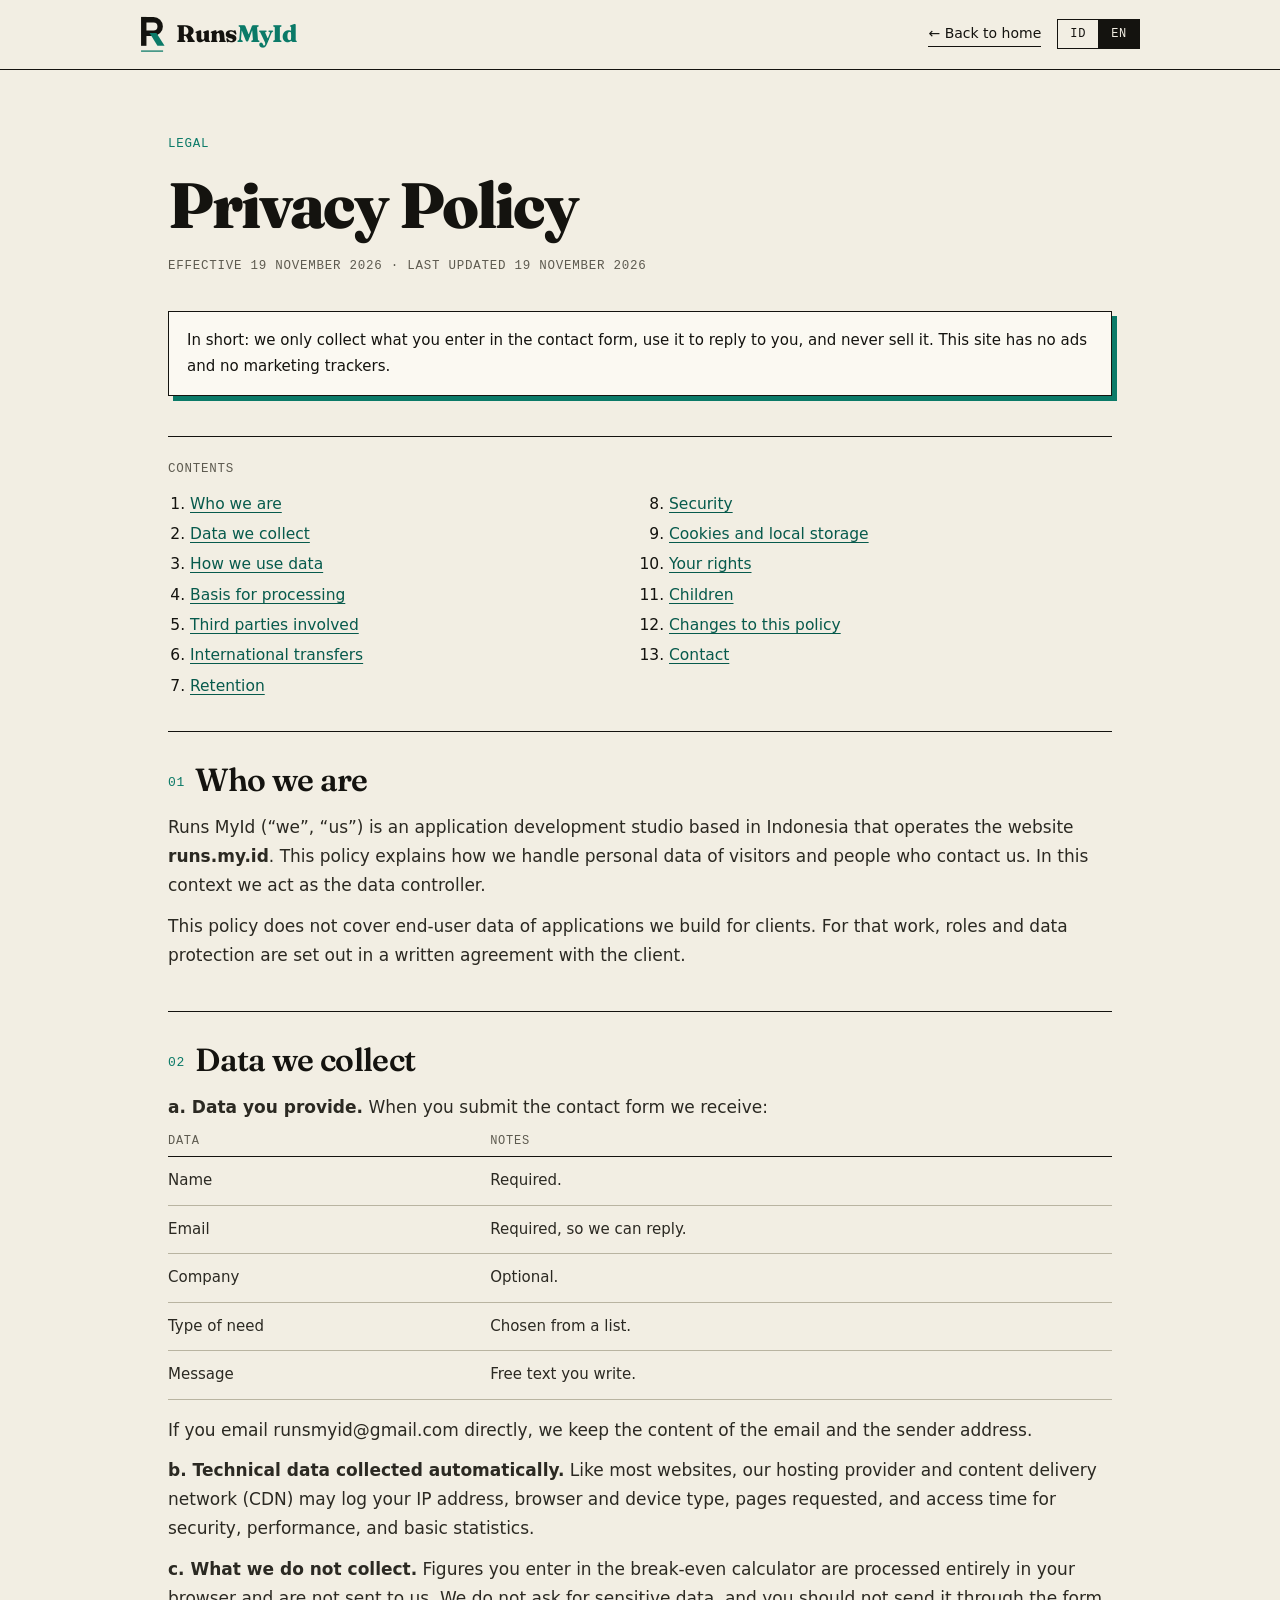
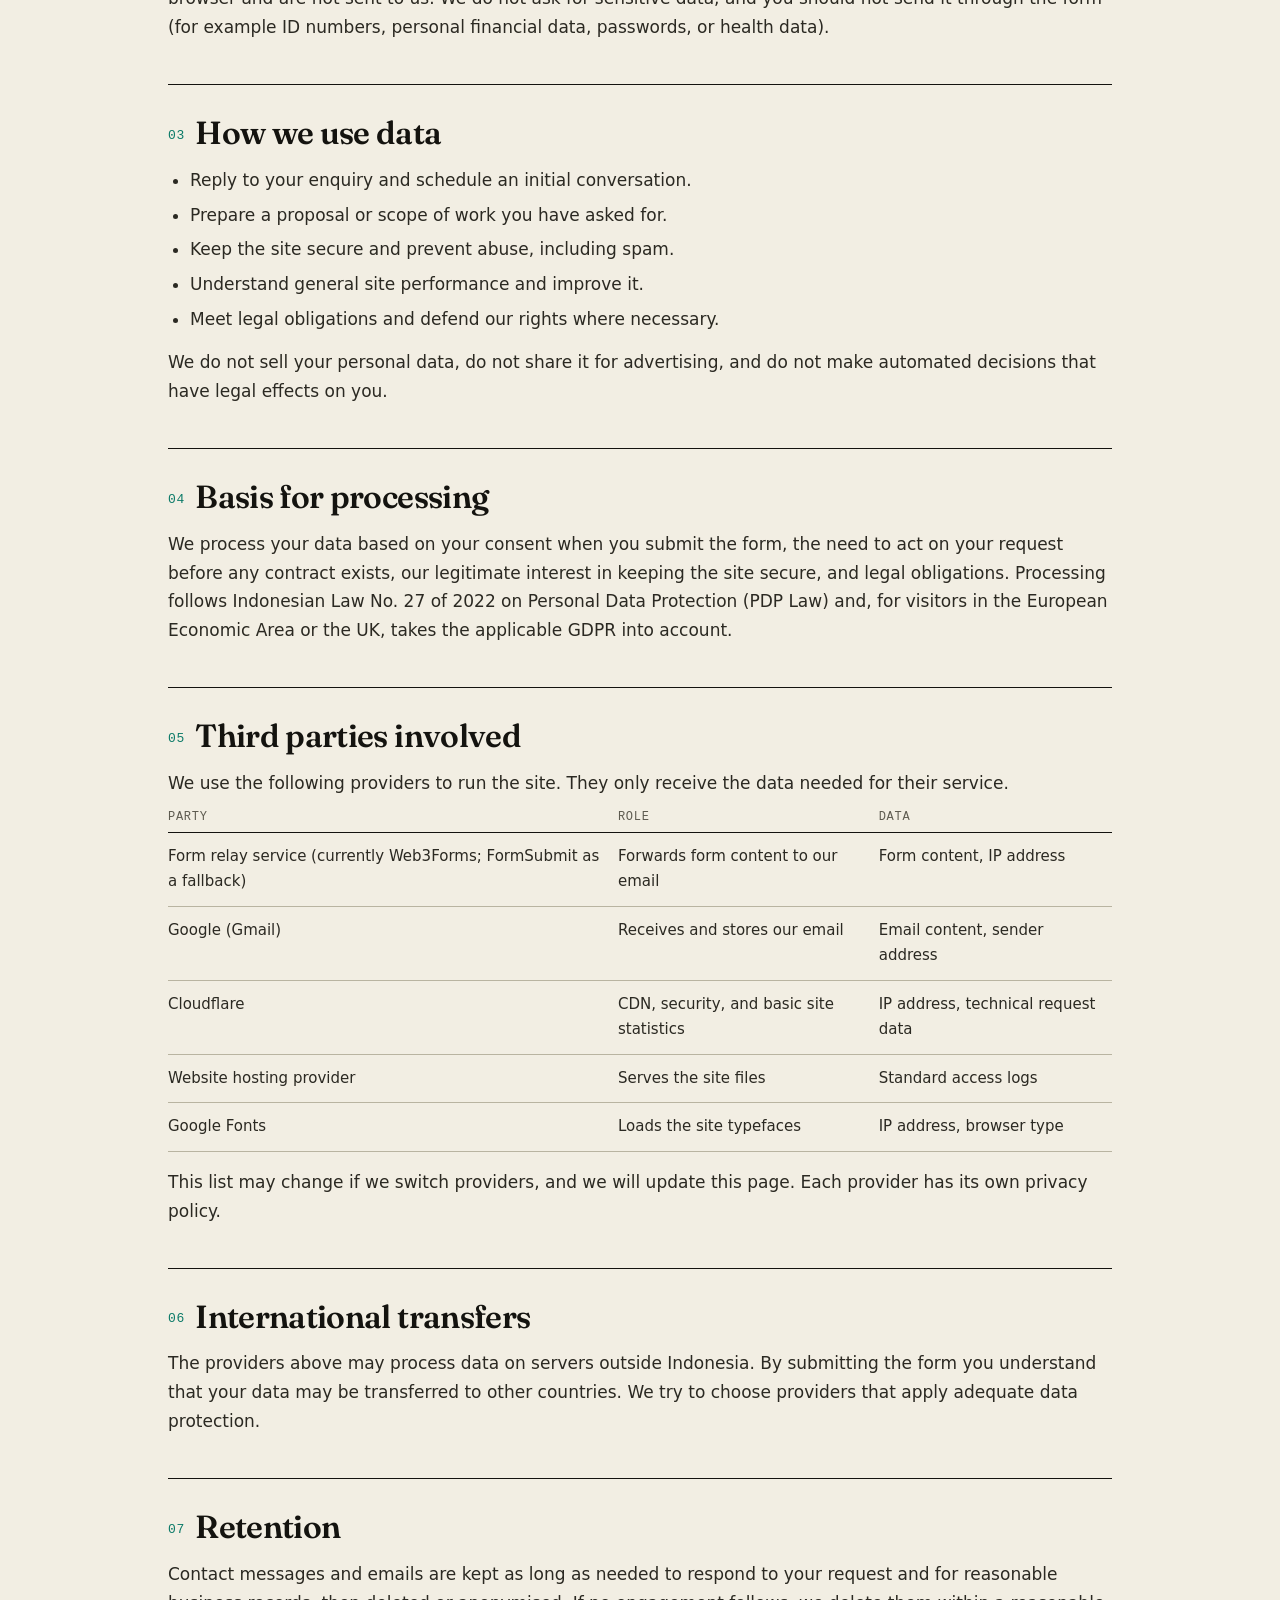
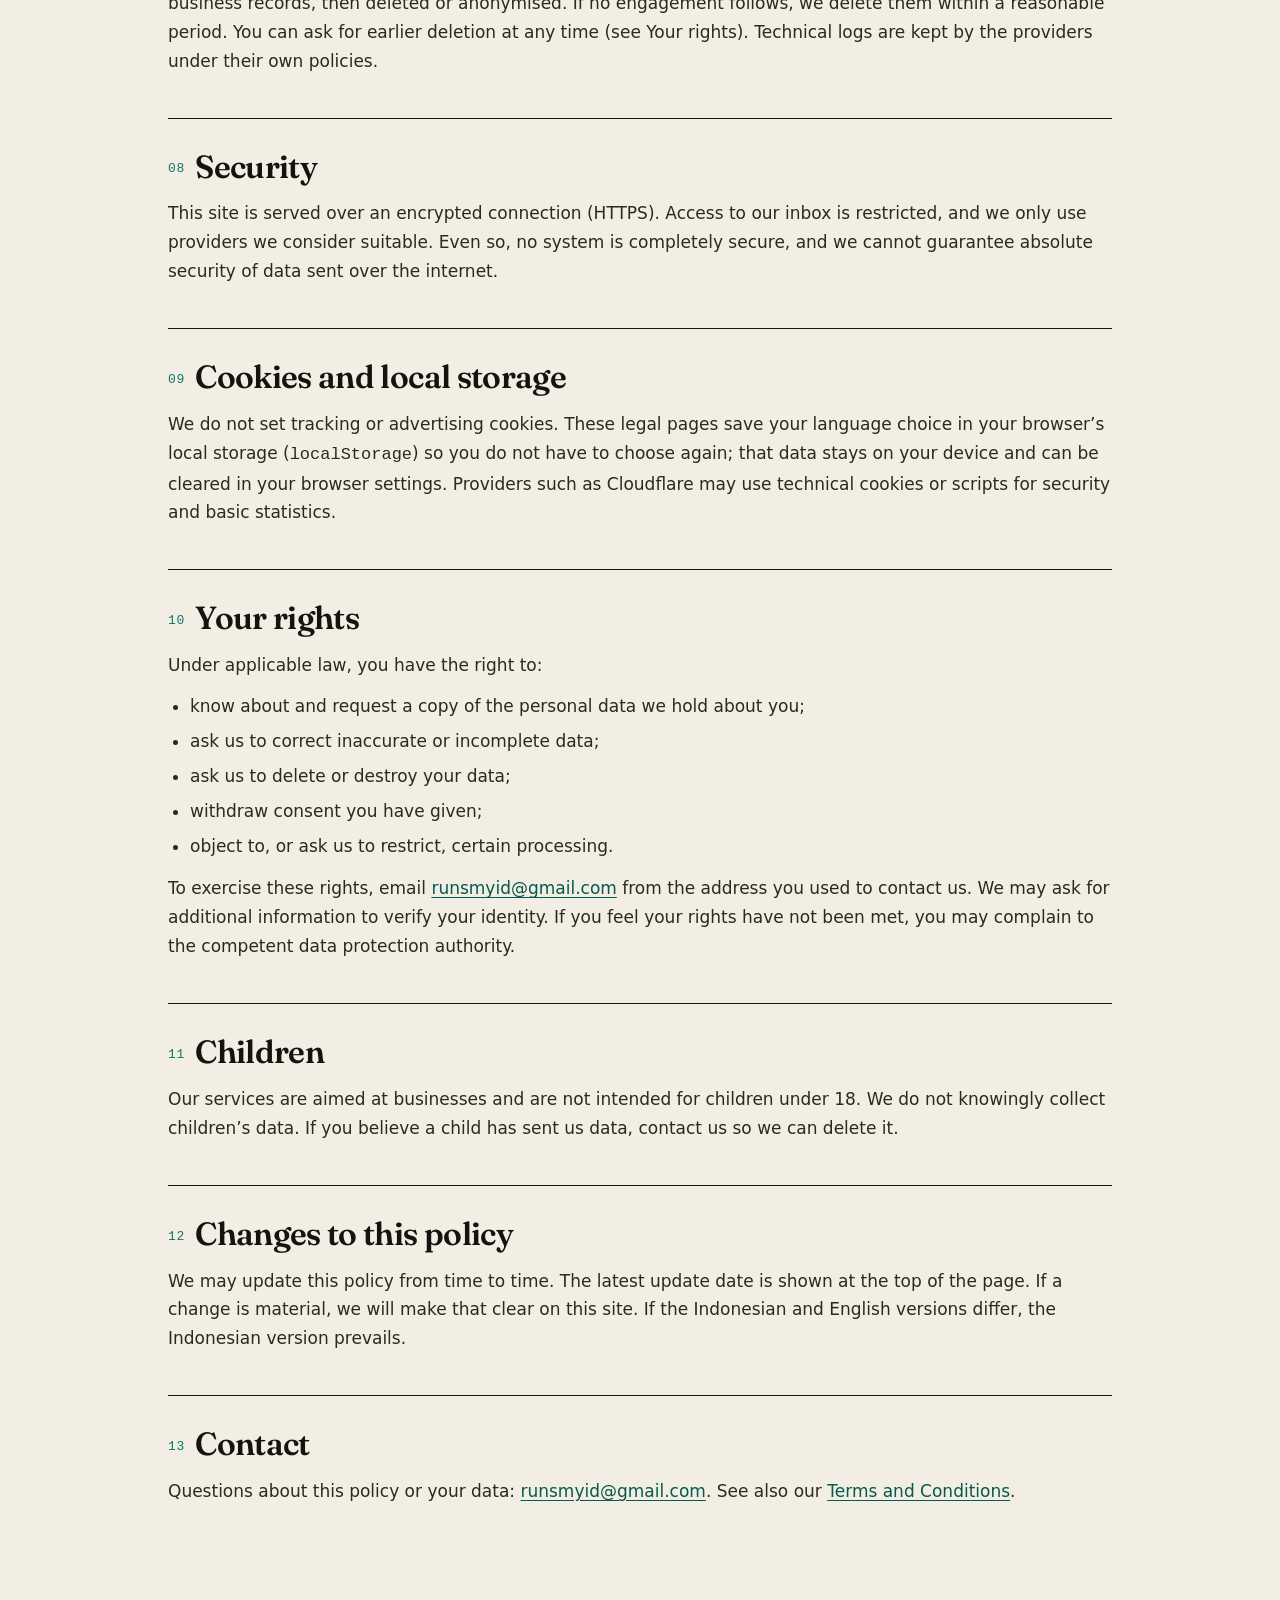
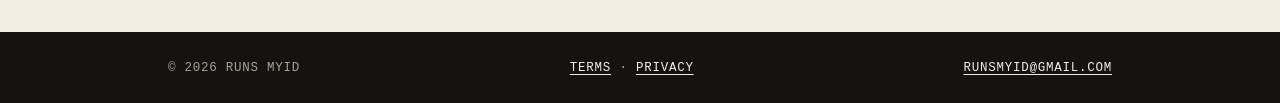
==== privacy.html @ 3a2b587c "first commit" ====
<!DOCTYPE html>
<html lang="id" data-lang="id">
<head>
<meta charset="utf-8">
<meta name="viewport" content="width=device-width, initial-scale=1">
<title data-id="Kebijakan Privasi — Runs MyId" data-en="Privacy Policy — Runs MyId">Kebijakan Privasi — Runs MyId</title>
<meta name="description" content="Kebijakan Privasi Runs MyId / Privacy Policy of Runs MyId: data apa yang kami kumpulkan, untuk apa, dan hak Anda / what data we collect, why, and your rights.">
<meta name="theme-color" content="#F2EEE3">
<link rel="icon" href="assets/icons/favicon.ico" sizes="any">
<link rel="icon" type="image/svg+xml" href="assets/icons/favicon.svg">
<link rel="apple-touch-icon" href="assets/icons/apple-touch-icon.png">
<link rel="alternate" hreflang="id" href="https://runs.my.id/privacy.html?lang=id">
<link rel="alternate" hreflang="en" href="https://runs.my.id/privacy.html?lang=en">
<link href="https://fonts.googleapis.com/css2?family=Fraunces:opsz,wght@9..144,600;9..144,800&display=swap" rel="stylesheet">
<link rel="stylesheet" href="assets/legal.css">
<script src="assets/legal.js"></script>
</head>
<body>

<header>
  <div class="w bar">
    <a class="brand" href="./"><img src="assets/logo/logo-transparent.svg" alt=""><span>Runs<i>MyId</i></span></a>
    <div class="tools">
      <a class="back" href="./"><span class="L" lang="id">← Kembali ke beranda</span><span class="L" lang="en">← Back to home</span></a>
      <div class="lang" role="group" aria-label="Language / Bahasa">
        <button type="button" data-set="id" aria-pressed="true">ID</button>
        <button type="button" data-set="en" aria-pressed="false">EN</button>
      </div>
    </div>
  </div>
</header>

<main>
<div class="w">
  <span class="eyebrow mono"><span class="L" lang="id">Dokumen hukum</span><span class="L" lang="en">Legal</span></span>
  <h1><span class="L" lang="id">Kebijakan Privasi</span><span class="L" lang="en">Privacy Policy</span></h1>
  <p class="meta mono"><span class="L" lang="id">Berlaku sejak 19 November 2026 · Diperbarui 19 November 2026</span><span class="L" lang="en">Effective 19 November 2026 · Last updated 19 November 2026</span></p>

  <div class="notice">
    <p class="L" lang="id">Ringkasnya: kami hanya mengumpulkan data yang Anda isi di formulir kontak, memakainya untuk membalas Anda, dan tidak menjualnya. Situs ini tidak memasang iklan atau pelacak pemasaran.</p>
    <p class="L" lang="en">In short: we only collect what you enter in the contact form, use it to reply to you, and never sell it. This site has no ads and no marketing trackers.</p>
  </div>

  <nav class="toc" aria-label="Contents">
    <p class="mono"><span class="L" lang="id">Isi</span><span class="L" lang="en">Contents</span></p>
    <ol class="L" lang="id">
      <li><a href="#p1">Siapa kami</a></li><li><a href="#p2">Data yang kami kumpulkan</a></li>
      <li><a href="#p3">Cara kami menggunakan data</a></li><li><a href="#p4">Dasar pemrosesan</a></li>
      <li><a href="#p5">Pihak ketiga yang terlibat</a></li><li><a href="#p6">Transfer data lintas negara</a></li>
      <li><a href="#p7">Lama penyimpanan</a></li><li><a href="#p8">Keamanan</a></li>
      <li><a href="#p9">Cookie dan penyimpanan lokal</a></li><li><a href="#p10">Hak Anda</a></li>
      <li><a href="#p11">Anak-anak</a></li><li><a href="#p12">Perubahan kebijakan</a></li><li><a href="#p13">Kontak</a></li>
    </ol>
    <ol class="L" lang="en">
      <li><a href="#p1">Who we are</a></li><li><a href="#p2">Data we collect</a></li>
      <li><a href="#p3">How we use data</a></li><li><a href="#p4">Basis for processing</a></li>
      <li><a href="#p5">Third parties involved</a></li><li><a href="#p6">International transfers</a></li>
      <li><a href="#p7">Retention</a></li><li><a href="#p8">Security</a></li>
      <li><a href="#p9">Cookies and local storage</a></li><li><a href="#p10">Your rights</a></li>
      <li><a href="#p11">Children</a></li><li><a href="#p12">Changes to this policy</a></li><li><a href="#p13">Contact</a></li>
    </ol>
  </nav>

  <section class="s" id="p1">
    <h2><span>01</span><span class="L" lang="id">Siapa kami</span><span class="L" lang="en">Who we are</span></h2>
    <div class="L" lang="id">
      <p>Runs MyId (“kami”) adalah studio pengembangan aplikasi yang berbasis di Indonesia dan mengelola situs <strong>runs.my.id</strong>. Kebijakan ini menjelaskan bagaimana kami menangani data pribadi pengunjung situs dan orang yang menghubungi kami. Dalam konteks ini kami bertindak sebagai pengendali data pribadi.</p>
      <p>Kebijakan ini tidak mencakup data pengguna aplikasi yang kami bangun untuk klien. Untuk pekerjaan tersebut, pembagian peran dan perlindungan data diatur dalam perjanjian kerja tertulis dengan klien.</p>
    </div>
    <div class="L" lang="en">
      <p>Runs MyId (“we”, “us”) is an application development studio based in Indonesia that operates the website <strong>runs.my.id</strong>. This policy explains how we handle personal data of visitors and people who contact us. In this context we act as the data controller.</p>
      <p>This policy does not cover end-user data of applications we build for clients. For that work, roles and data protection are set out in a written agreement with the client.</p>
    </div>
  </section>

  <section class="s" id="p2">
    <h2><span>02</span><span class="L" lang="id">Data yang kami kumpulkan</span><span class="L" lang="en">Data we collect</span></h2>
    <div class="L" lang="id">
      <p><strong>a. Data yang Anda berikan.</strong> Saat mengirim formulir kontak, kami menerima:</p>
      <table><thead><tr><th>Data</th><th>Keterangan</th></tr></thead><tbody>
        <tr><td>Nama</td><td>Wajib diisi.</td></tr>
        <tr><td>Email</td><td>Wajib diisi, untuk membalas Anda.</td></tr>
        <tr><td>Perusahaan</td><td>Opsional.</td></tr>
        <tr><td>Jenis kebutuhan</td><td>Pilihan dari daftar.</td></tr>
        <tr><td>Pesan</td><td>Teks bebas yang Anda tulis.</td></tr>
      </tbody></table>
      <p>Jika Anda menulis ke runsmyid@gmail.com secara langsung, kami menyimpan isi email dan alamat pengirim.</p>
      <p><strong>b. Data teknis otomatis.</strong> Seperti situs pada umumnya, penyedia hosting dan jaringan pengiriman konten (CDN) kami dapat mencatat alamat IP, jenis browser dan perangkat, halaman yang diakses, dan waktu akses untuk keperluan keamanan, performa, dan statistik dasar.</p>
      <p><strong>c. Yang tidak kami kumpulkan.</strong> Angka yang Anda isi di kalkulator titik impas diproses sepenuhnya di browser Anda dan tidak dikirim ke kami. Kami tidak meminta data sensitif, dan sebaiknya Anda tidak mengirimkannya lewat formulir (misalnya nomor identitas, data keuangan pribadi, kata sandi, atau data kesehatan).</p>
    </div>
    <div class="L" lang="en">
      <p><strong>a. Data you provide.</strong> When you submit the contact form we receive:</p>
      <table><thead><tr><th>Data</th><th>Notes</th></tr></thead><tbody>
        <tr><td>Name</td><td>Required.</td></tr>
        <tr><td>Email</td><td>Required, so we can reply.</td></tr>
        <tr><td>Company</td><td>Optional.</td></tr>
        <tr><td>Type of need</td><td>Chosen from a list.</td></tr>
        <tr><td>Message</td><td>Free text you write.</td></tr>
      </tbody></table>
      <p>If you email runsmyid@gmail.com directly, we keep the content of the email and the sender address.</p>
      <p><strong>b. Technical data collected automatically.</strong> Like most websites, our hosting provider and content delivery network (CDN) may log your IP address, browser and device type, pages requested, and access time for security, performance, and basic statistics.</p>
      <p><strong>c. What we do not collect.</strong> Figures you enter in the break-even calculator are processed entirely in your browser and are not sent to us. We do not ask for sensitive data, and you should not send it through the form (for example ID numbers, personal financial data, passwords, or health data).</p>
    </div>
  </section>

  <section class="s" id="p3">
    <h2><span>03</span><span class="L" lang="id">Cara kami menggunakan data</span><span class="L" lang="en">How we use data</span></h2>
    <div class="L" lang="id">
      <ul>
        <li>Membalas pertanyaan Anda dan menjadwalkan percakapan awal.</li>
        <li>Menyusun penawaran atau ruang lingkup pekerjaan yang Anda minta.</li>
        <li>Menjaga keamanan situs dan mencegah penyalahgunaan, termasuk spam.</li>
        <li>Memahami kinerja situs secara umum dan memperbaikinya.</li>
        <li>Memenuhi kewajiban hukum dan mempertahankan hak kami bila diperlukan.</li>
      </ul>
      <p>Kami tidak menjual data pribadi Anda, tidak membagikannya untuk periklanan, dan tidak melakukan pengambilan keputusan otomatis yang berdampak hukum terhadap Anda.</p>
    </div>
    <div class="L" lang="en">
      <ul>
        <li>Reply to your enquiry and schedule an initial conversation.</li>
        <li>Prepare a proposal or scope of work you have asked for.</li>
        <li>Keep the site secure and prevent abuse, including spam.</li>
        <li>Understand general site performance and improve it.</li>
        <li>Meet legal obligations and defend our rights where necessary.</li>
      </ul>
      <p>We do not sell your personal data, do not share it for advertising, and do not make automated decisions that have legal effects on you.</p>
    </div>
  </section>

  <section class="s" id="p4">
    <h2><span>04</span><span class="L" lang="id">Dasar pemrosesan</span><span class="L" lang="en">Basis for processing</span></h2>
    <div class="L" lang="id">
      <p>Kami memproses data Anda berdasarkan persetujuan Anda saat mengirim formulir, kebutuhan untuk menindaklanjuti permintaan Anda sebelum ada perjanjian, kepentingan sah kami dalam menjaga keamanan situs, dan kewajiban hukum. Pemrosesan dilakukan sesuai Undang-Undang Nomor 27 Tahun 2022 tentang Pelindungan Data Pribadi (UU PDP) dan, bagi pengunjung di Wilayah Ekonomi Eropa atau Inggris, dengan memperhatikan GDPR yang berlaku.</p>
    </div>
    <div class="L" lang="en">
      <p>We process your data based on your consent when you submit the form, the need to act on your request before any contract exists, our legitimate interest in keeping the site secure, and legal obligations. Processing follows Indonesian Law No. 27 of 2022 on Personal Data Protection (PDP Law) and, for visitors in the European Economic Area or the UK, takes the applicable GDPR into account.</p>
    </div>
  </section>

  <section class="s" id="p5">
    <h2><span>05</span><span class="L" lang="id">Pihak ketiga yang terlibat</span><span class="L" lang="en">Third parties involved</span></h2>
    <div class="L" lang="id">
      <p>Kami memakai penyedia layanan berikut untuk menjalankan situs. Mereka hanya menerima data yang diperlukan untuk layanannya.</p>
      <table><thead><tr><th>Pihak</th><th>Peran</th><th>Data</th></tr></thead><tbody>
        <tr><td>Layanan penerus formulir (saat ini Web3Forms; FormSubmit sebagai cadangan)</td><td>Meneruskan isi formulir ke email kami</td><td>Isi formulir, alamat IP</td></tr>
        <tr><td>Google (Gmail)</td><td>Menerima dan menyimpan email kami</td><td>Isi email, alamat pengirim</td></tr>
        <tr><td>Cloudflare</td><td>CDN, keamanan, dan statistik dasar situs</td><td>Alamat IP, data teknis permintaan</td></tr>
        <tr><td>Penyedia hosting situs</td><td>Menyajikan berkas situs</td><td>Log akses standar</td></tr>
        <tr><td>Google Fonts</td><td>Memuat huruf situs</td><td>Alamat IP, jenis browser</td></tr>
      </tbody></table>
      <p>Daftar ini dapat berubah jika kami mengganti penyedia layanan, dan akan kami perbarui di halaman ini. Setiap penyedia memiliki kebijakan privasinya sendiri.</p>
    </div>
    <div class="L" lang="en">
      <p>We use the following providers to run the site. They only receive the data needed for their service.</p>
      <table><thead><tr><th>Party</th><th>Role</th><th>Data</th></tr></thead><tbody>
        <tr><td>Form relay service (currently Web3Forms; FormSubmit as a fallback)</td><td>Forwards form content to our email</td><td>Form content, IP address</td></tr>
        <tr><td>Google (Gmail)</td><td>Receives and stores our email</td><td>Email content, sender address</td></tr>
        <tr><td>Cloudflare</td><td>CDN, security, and basic site statistics</td><td>IP address, technical request data</td></tr>
        <tr><td>Website hosting provider</td><td>Serves the site files</td><td>Standard access logs</td></tr>
        <tr><td>Google Fonts</td><td>Loads the site typefaces</td><td>IP address, browser type</td></tr>
      </tbody></table>
      <p>This list may change if we switch providers, and we will update this page. Each provider has its own privacy policy.</p>
    </div>
  </section>

  <section class="s" id="p6">
    <h2><span>06</span><span class="L" lang="id">Transfer data lintas negara</span><span class="L" lang="en">International transfers</span></h2>
    <div class="L" lang="id">
      <p>Penyedia layanan di atas dapat memproses data di server di luar Indonesia. Dengan mengirim formulir, Anda memahami bahwa data Anda dapat dipindahkan ke negara lain. Kami berupaya memilih penyedia yang menerapkan perlindungan data yang memadai.</p>
    </div>
    <div class="L" lang="en">
      <p>The providers above may process data on servers outside Indonesia. By submitting the form you understand that your data may be transferred to other countries. We try to choose providers that apply adequate data protection.</p>
    </div>
  </section>

  <section class="s" id="p7">
    <h2><span>07</span><span class="L" lang="id">Lama penyimpanan</span><span class="L" lang="en">Retention</span></h2>
    <div class="L" lang="id">
      <p>Pesan dan email kontak disimpan selama diperlukan untuk menanggapi permintaan Anda dan untuk catatan bisnis yang wajar, lalu dihapus atau dianonimkan. Jika tidak ada kelanjutan kerja sama, kami menghapusnya dalam jangka waktu yang wajar. Anda dapat meminta penghapusan lebih awal kapan saja (lihat bagian Hak Anda). Log teknis disimpan oleh penyedia layanan menurut kebijakan masing-masing.</p>
    </div>
    <div class="L" lang="en">
      <p>Contact messages and emails are kept as long as needed to respond to your request and for reasonable business records, then deleted or anonymised. If no engagement follows, we delete them within a reasonable period. You can ask for earlier deletion at any time (see Your rights). Technical logs are kept by the providers under their own policies.</p>
    </div>
  </section>

  <section class="s" id="p8">
    <h2><span>08</span><span class="L" lang="id">Keamanan</span><span class="L" lang="en">Security</span></h2>
    <div class="L" lang="id">
      <p>Situs ini diakses melalui koneksi terenkripsi (HTTPS). Akses ke kotak masuk kami dibatasi, dan kami hanya memakai penyedia yang kami anggap layak. Meski begitu, tidak ada sistem yang sepenuhnya aman, dan kami tidak dapat menjamin keamanan mutlak atas data yang dikirim melalui internet.</p>
    </div>
    <div class="L" lang="en">
      <p>This site is served over an encrypted connection (HTTPS). Access to our inbox is restricted, and we only use providers we consider suitable. Even so, no system is completely secure, and we cannot guarantee absolute security of data sent over the internet.</p>
    </div>
  </section>

  <section class="s" id="p9">
    <h2><span>09</span><span class="L" lang="id">Cookie dan penyimpanan lokal</span><span class="L" lang="en">Cookies and local storage</span></h2>
    <div class="L" lang="id">
      <p>Kami tidak memasang cookie pelacak atau periklanan. Halaman hukum ini menyimpan pilihan bahasa Anda di penyimpanan lokal browser (<code>localStorage</code>) agar tidak perlu memilih ulang; data itu tetap di perangkat Anda dan dapat dihapus lewat pengaturan browser. Penyedia seperti Cloudflare dapat memakai cookie atau skrip teknis untuk keamanan dan statistik dasar.</p>
    </div>
    <div class="L" lang="en">
      <p>We do not set tracking or advertising cookies. These legal pages save your language choice in your browser’s local storage (<code>localStorage</code>) so you do not have to choose again; that data stays on your device and can be cleared in your browser settings. Providers such as Cloudflare may use technical cookies or scripts for security and basic statistics.</p>
    </div>
  </section>

  <section class="s" id="p10">
    <h2><span>10</span><span class="L" lang="id">Hak Anda</span><span class="L" lang="en">Your rights</span></h2>
    <div class="L" lang="id">
      <p>Sesuai hukum yang berlaku, Anda berhak untuk:</p>
      <ul>
        <li>mengetahui dan meminta salinan data pribadi Anda yang kami simpan;</li>
        <li>meminta perbaikan data yang tidak akurat atau tidak lengkap;</li>
        <li>meminta penghapusan atau pemusnahan data Anda;</li>
        <li>menarik persetujuan yang pernah Anda berikan;</li>
        <li>mengajukan keberatan atau meminta pembatasan pemrosesan tertentu.</li>
      </ul>
      <p>Untuk menggunakan hak ini, kirim email ke <a href="mailto:runsmyid@gmail.com">runsmyid@gmail.com</a> dari alamat yang Anda gunakan saat menghubungi kami. Kami dapat meminta informasi tambahan untuk memastikan identitas Anda. Jika merasa hak Anda tidak dipenuhi, Anda dapat mengajukan pengaduan ke otoritas pelindungan data yang berwenang.</p>
    </div>
    <div class="L" lang="en">
      <p>Under applicable law, you have the right to:</p>
      <ul>
        <li>know about and request a copy of the personal data we hold about you;</li>
        <li>ask us to correct inaccurate or incomplete data;</li>
        <li>ask us to delete or destroy your data;</li>
        <li>withdraw consent you have given;</li>
        <li>object to, or ask us to restrict, certain processing.</li>
      </ul>
      <p>To exercise these rights, email <a href="mailto:runsmyid@gmail.com">runsmyid@gmail.com</a> from the address you used to contact us. We may ask for additional information to verify your identity. If you feel your rights have not been met, you may complain to the competent data protection authority.</p>
    </div>
  </section>

  <section class="s" id="p11">
    <h2><span>11</span><span class="L" lang="id">Anak-anak</span><span class="L" lang="en">Children</span></h2>
    <div class="L" lang="id">
      <p>Layanan kami ditujukan untuk pelaku bisnis dan tidak diperuntukkan bagi anak di bawah 18 tahun. Kami tidak dengan sengaja mengumpulkan data anak. Jika Anda yakin seorang anak telah mengirim data kepada kami, hubungi kami agar data itu dihapus.</p>
    </div>
    <div class="L" lang="en">
      <p>Our services are aimed at businesses and are not intended for children under 18. We do not knowingly collect children’s data. If you believe a child has sent us data, contact us so we can delete it.</p>
    </div>
  </section>

  <section class="s" id="p12">
    <h2><span>12</span><span class="L" lang="id">Perubahan kebijakan</span><span class="L" lang="en">Changes to this policy</span></h2>
    <div class="L" lang="id">
      <p>Kami dapat memperbarui kebijakan ini dari waktu ke waktu. Tanggal pembaruan terbaru tercantum di bagian atas halaman. Jika perubahannya material, kami akan menandainya dengan jelas di situs ini. Bila terjadi perbedaan antara versi bahasa Indonesia dan Inggris, versi bahasa Indonesia yang berlaku.</p>
    </div>
    <div class="L" lang="en">
      <p>We may update this policy from time to time. The latest update date is shown at the top of the page. If a change is material, we will make that clear on this site. If the Indonesian and English versions differ, the Indonesian version prevails.</p>
    </div>
  </section>

  <section class="s" id="p13">
    <h2><span>13</span><span class="L" lang="id">Kontak</span><span class="L" lang="en">Contact</span></h2>
    <div class="L" lang="id"><p>Pertanyaan tentang kebijakan ini atau data Anda: <a href="mailto:runsmyid@gmail.com">runsmyid@gmail.com</a>. Lihat juga <a href="terms.html">Syarat dan Ketentuan</a>.</p></div>
    <div class="L" lang="en"><p>Questions about this policy or your data: <a href="mailto:runsmyid@gmail.com">runsmyid@gmail.com</a>. See also our <a href="terms.html">Terms and Conditions</a>.</p></div>
  </section>
</div>
</main>

<footer>
  <div class="w mono">
    <span>© <span id="yr"></span> Runs MyId</span>
    <span><a href="terms.html"><span class="L" lang="id">Syarat</span><span class="L" lang="en">Terms</span></a> · <a href="privacy.html"><span class="L" lang="id">Privasi</span><span class="L" lang="en">Privacy</span></a></span>
    <a href="mailto:runsmyid@gmail.com">runsmyid@gmail.com</a>
  </div>
</footer>
</body>
</html>
---- assets/legal.css ----
:root{
  --paper:#F2EEE3;--paper2:#E9E4D5;--ink:#14130F;--mute:#5E5B50;--teal:#0B7A68;--teal-d:#075A4C;
  --serif:"Fraunces",Georgia,"Times New Roman",serif;
  --mono:"IBM Plex Mono",ui-monospace,SFMono-Regular,Menlo,Consolas,monospace;
  --sans:system-ui,-apple-system,"Segoe UI",Roboto,Arial,sans-serif;
}
*{box-sizing:border-box;margin:0;padding:0}
html{scroll-behavior:smooth;scroll-padding-top:90px}
body{background:var(--paper);color:var(--ink);font-family:var(--sans);font-size:17px;line-height:1.7;-webkit-font-smoothing:antialiased}
a{color:var(--teal-d);text-underline-offset:3px}
a:hover{color:var(--ink)}
::selection{background:var(--teal);color:var(--paper)}
:focus-visible{outline:3px solid var(--teal);outline-offset:3px}
.w{max-width:1000px;margin:0 auto;padding:0 28px}
.mono{font-family:var(--mono);font-size:12.5px;letter-spacing:.06em;text-transform:uppercase}

/* language: hide the inactive language */
html[data-lang="id"] [lang="en"].L,html[data-lang="en"] [lang="id"].L{display:none!important}

header{position:sticky;top:0;z-index:20;background:var(--paper);border-bottom:1.5px solid var(--ink)}
.bar{display:flex;align-items:center;justify-content:space-between;gap:16px;padding:14px 0}
.brand{display:flex;align-items:center;gap:10px;text-decoration:none;color:var(--ink);font-family:var(--serif);font-weight:800;font-size:24px;letter-spacing:-.03em}
.brand img{height:38px;width:auto}
.brand i{font-style:normal;color:var(--teal)}
.tools{display:flex;align-items:center;gap:16px;flex-wrap:wrap;justify-content:flex-end}
.tools a.back{font-size:14px;color:var(--ink);text-decoration:none;border-bottom:1px solid var(--ink)}
.lang{display:flex;border:1.5px solid var(--ink)}
.lang button{font:500 12px var(--mono);letter-spacing:.06em;padding:7px 12px;border:0;background:transparent;color:var(--ink);cursor:pointer}
.lang button[aria-pressed="true"]{background:var(--ink);color:var(--paper)}
.lang button+button{border-left:1.5px solid var(--ink)}

main{padding:64px 0 84px}
.eyebrow{color:var(--teal);margin-bottom:16px;display:block}
h1{font-family:var(--serif);font-weight:800;font-size:clamp(38px,6vw,64px);line-height:1.05;letter-spacing:-.03em;margin-bottom:18px}
.meta{color:var(--mute);margin-bottom:34px}
.notice{border:1.5px solid var(--ink);background:#FBF9F2;padding:16px 18px;font-size:15px;margin-bottom:40px;box-shadow:5px 5px 0 var(--teal)}
nav.toc{border-top:1.5px solid var(--ink);padding:22px 0 26px;margin-bottom:6px}
nav.toc p{margin-bottom:10px;color:var(--mute)}
nav.toc ol{columns:2;column-gap:36px;padding-left:22px;font-size:15.5px}
nav.toc li{break-inside:avoid;margin-bottom:4px}
section.s{padding:30px 0;border-top:1px solid var(--ink)}
section.s h2{font-family:var(--serif);font-weight:600;font-size:clamp(24px,3.2vw,32px);line-height:1.15;letter-spacing:-.02em;margin-bottom:14px}
section.s h2>span:first-child{font-family:var(--mono);font-size:13px;color:var(--teal);margin-right:10px;font-weight:500;letter-spacing:.06em;vertical-align:middle}
section.s p{margin-bottom:12px;color:#2B2922}
section.s ul{margin:6px 0 14px 22px;color:#2B2922}
section.s li{margin-bottom:6px}
table{width:100%;border-collapse:collapse;margin:10px 0 16px;font-size:15px}
th{font:500 12px var(--mono);letter-spacing:.06em;text-transform:uppercase;text-align:left;color:var(--mute);padding:0 12px 8px 0;border-bottom:1.5px solid var(--ink)}
td{padding:11px 12px 11px 0;border-bottom:1px solid #b9b4a1;vertical-align:top;color:#2B2922}

footer{background:var(--ink);color:#a8a493;padding:26px 0}
footer .w{display:flex;justify-content:space-between;gap:14px;flex-wrap:wrap}
footer a{color:var(--paper)}

@media(max-width:700px){
  nav.toc ol{columns:1}
  .w{padding:0 20px}
  .brand{font-size:21px}.brand img{height:32px}
  main{padding:44px 0 64px}
  table,thead,tbody,tr,td{display:block}thead{display:none}
  tr{padding:10px 0;border-bottom:1px solid #b9b4a1}td{border:0;padding:2px 0}
}
@media print{header,.lang,footer{display:none}body{background:#fff}}
@media(prefers-reduced-motion:reduce){html{scroll-behavior:auto}}
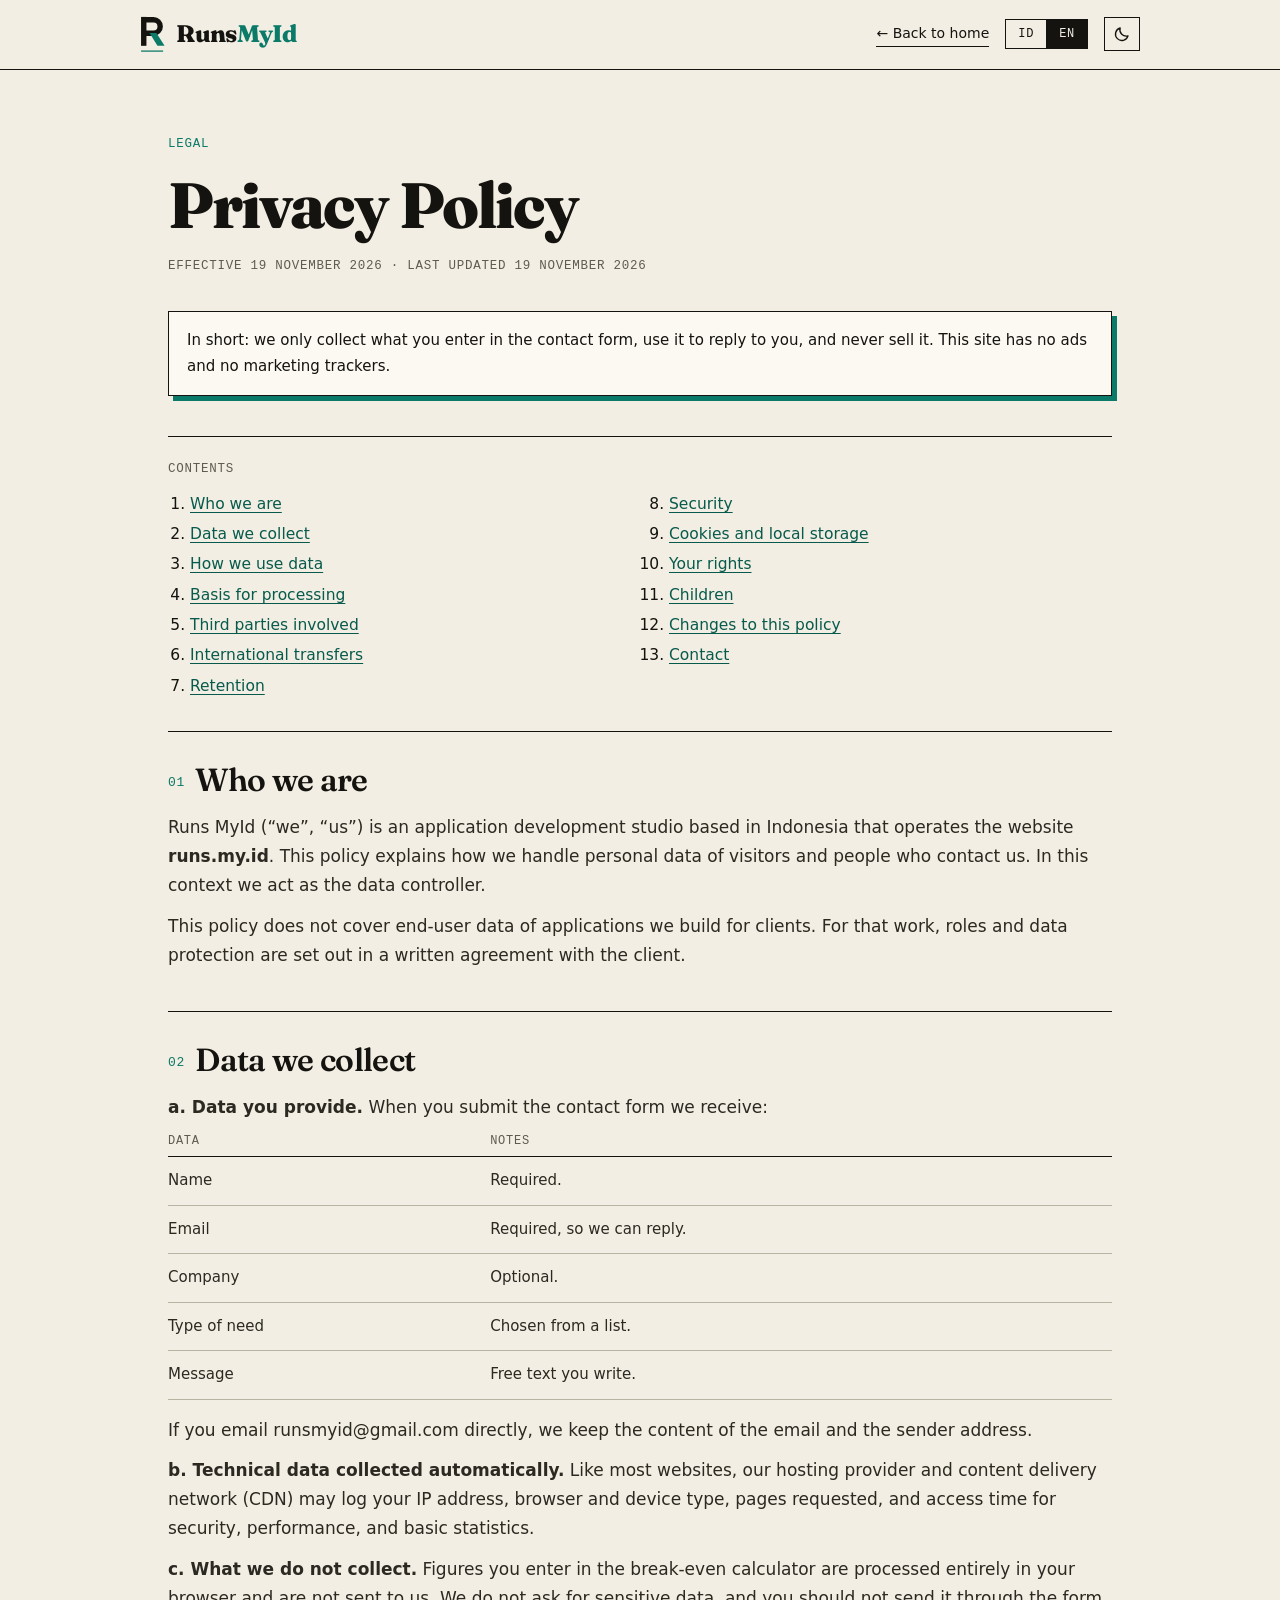
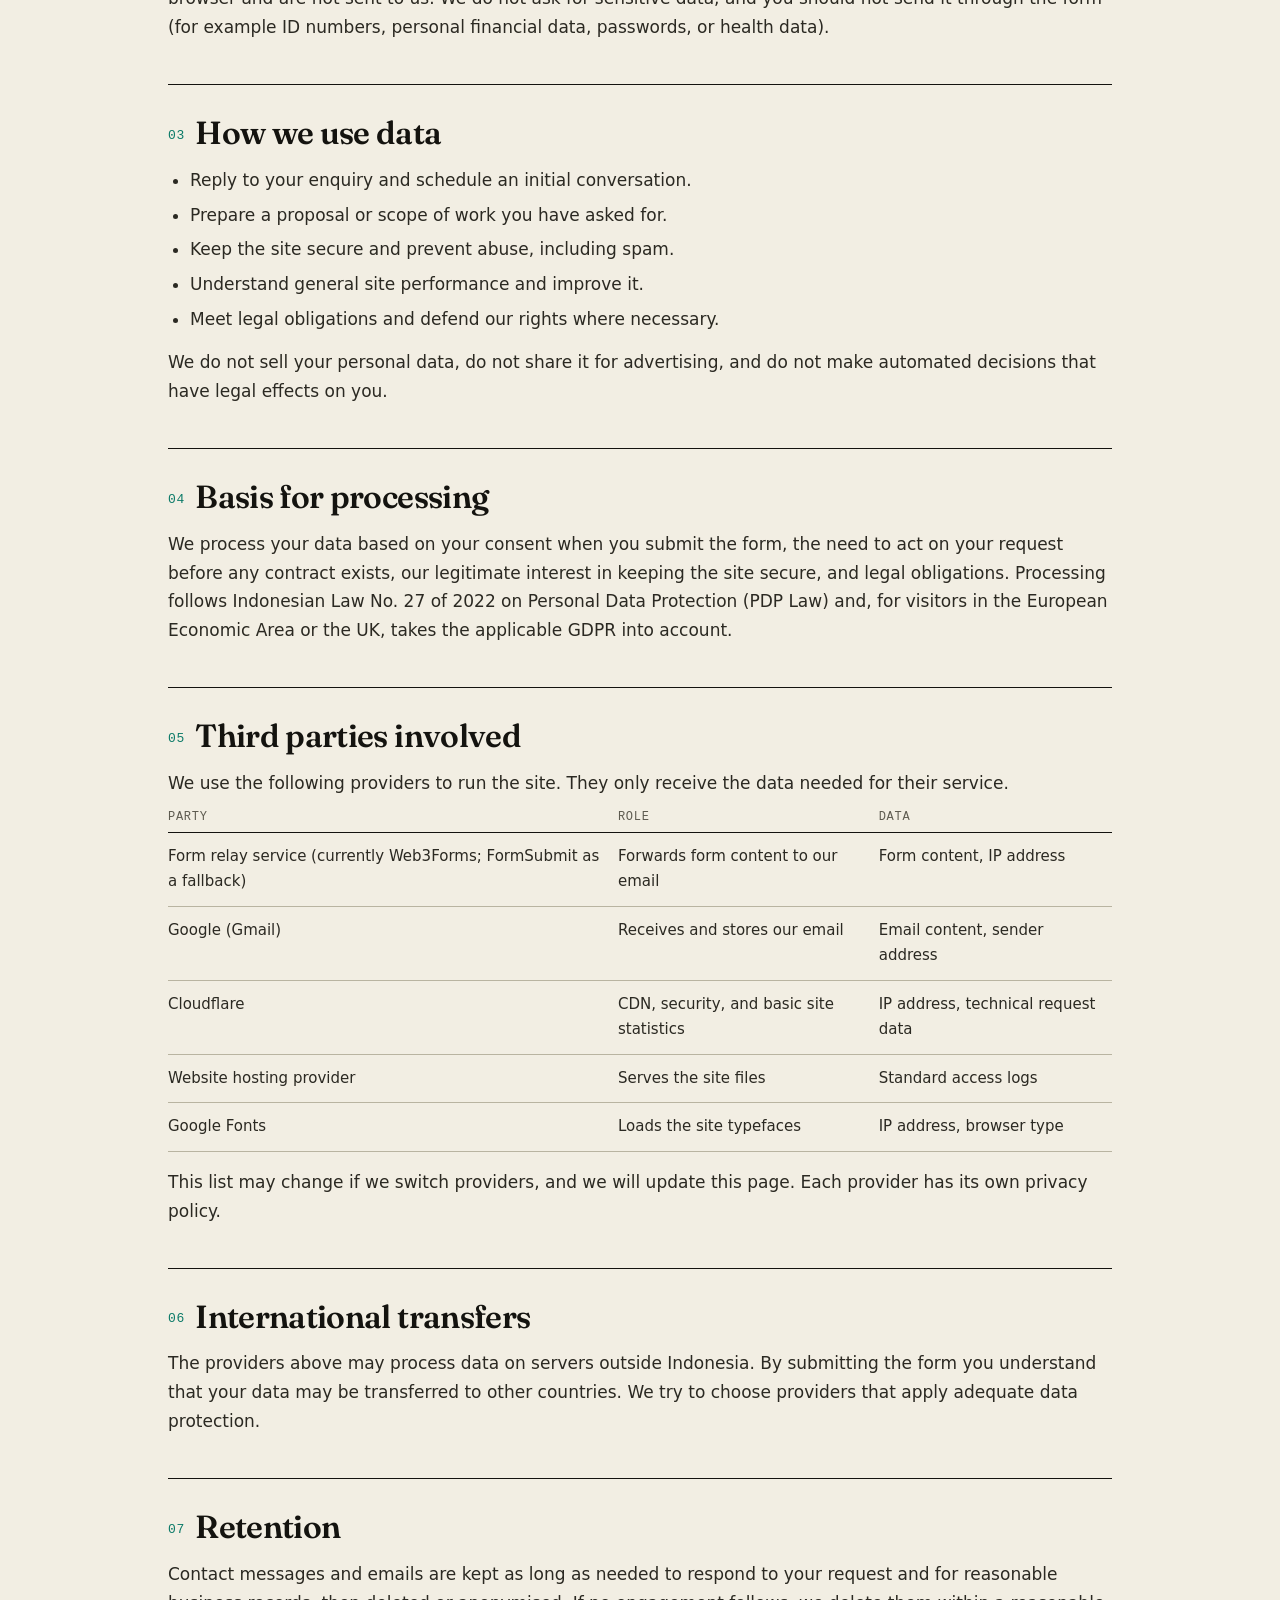
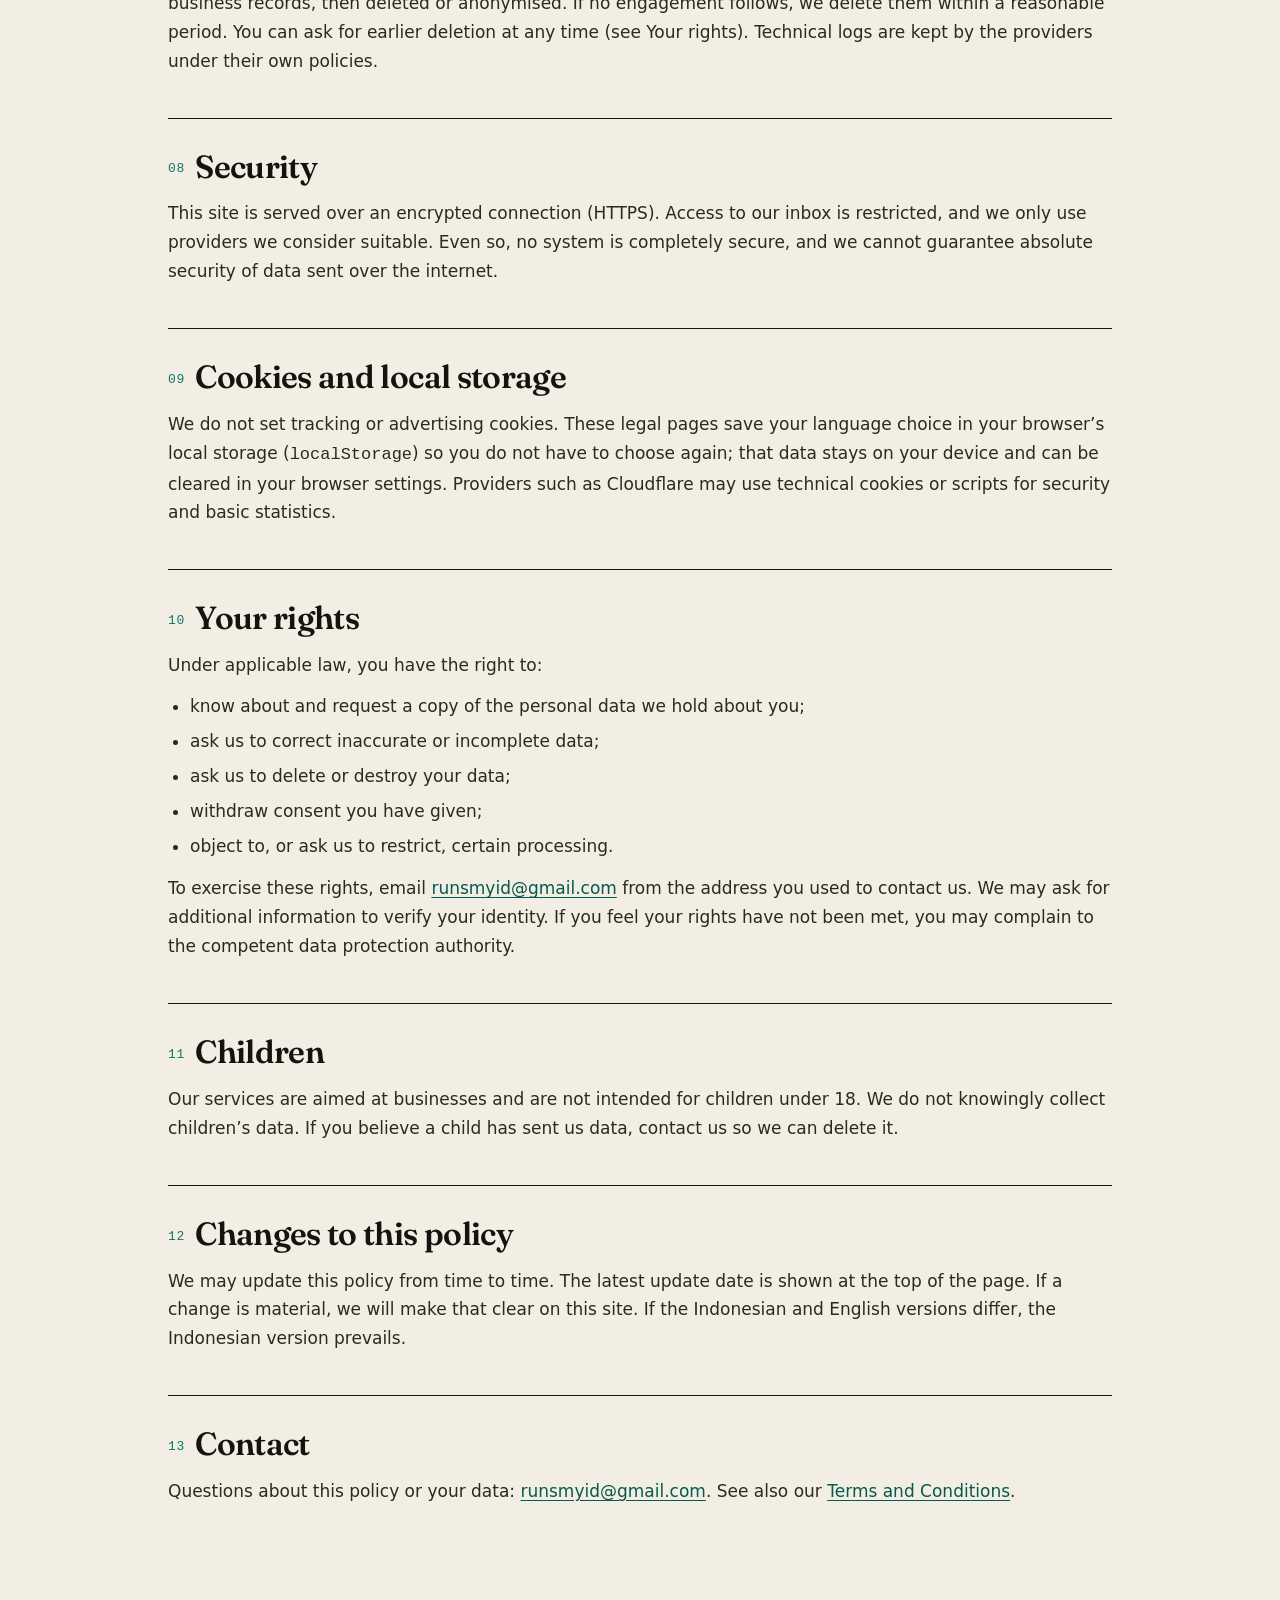
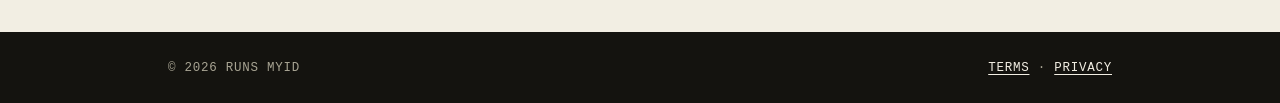
==== commit 6f3f98a2: "update language" ====
--- a/privacy.html
+++ b/privacy.html
@@ -261,7 +261,7 @@
   <div class="w mono">
     <span>© <span id="yr"></span> Runs MyId</span>
     <span><a href="terms.html"><span class="L" lang="id">Syarat</span><span class="L" lang="en">Terms</span></a> · <a href="privacy.html"><span class="L" lang="id">Privasi</span><span class="L" lang="en">Privacy</span></a></span>
-    <a href="mailto:runsmyid@gmail.com">runsmyid@gmail.com</a>
+    
   </div>
 </footer>
 </body>
--- a/assets/legal.css
+++ b/assets/legal.css
@@ -1,4 +1,5 @@
 :root{
+  --card:#FBF9F2;--text2:#2B2922;--line2:#b9b4a1;
   --paper:#F2EEE3;--paper2:#E9E4D5;--ink:#14130F;--mute:#5E5B50;--teal:#0B7A68;--teal-d:#075A4C;
   --serif:"Fraunces",Georgia,"Times New Roman",serif;
   --mono:"IBM Plex Mono",ui-monospace,SFMono-Regular,Menlo,Consolas,monospace;
@@ -33,7 +34,7 @@
 .eyebrow{color:var(--teal);margin-bottom:16px;display:block}
 h1{font-family:var(--serif);font-weight:800;font-size:clamp(38px,6vw,64px);line-height:1.05;letter-spacing:-.03em;margin-bottom:18px}
 .meta{color:var(--mute);margin-bottom:34px}
-.notice{border:1.5px solid var(--ink);background:#FBF9F2;padding:16px 18px;font-size:15px;margin-bottom:40px;box-shadow:5px 5px 0 var(--teal)}
+.notice{border:1.5px solid var(--ink);background:var(--card);padding:16px 18px;font-size:15px;margin-bottom:40px;box-shadow:5px 5px 0 var(--teal)}
 nav.toc{border-top:1.5px solid var(--ink);padding:22px 0 26px;margin-bottom:6px}
 nav.toc p{margin-bottom:10px;color:var(--mute)}
 nav.toc ol{columns:2;column-gap:36px;padding-left:22px;font-size:15.5px}
@@ -41,12 +42,12 @@
 section.s{padding:30px 0;border-top:1px solid var(--ink)}
 section.s h2{font-family:var(--serif);font-weight:600;font-size:clamp(24px,3.2vw,32px);line-height:1.15;letter-spacing:-.02em;margin-bottom:14px}
 section.s h2>span:first-child{font-family:var(--mono);font-size:13px;color:var(--teal);margin-right:10px;font-weight:500;letter-spacing:.06em;vertical-align:middle}
-section.s p{margin-bottom:12px;color:#2B2922}
-section.s ul{margin:6px 0 14px 22px;color:#2B2922}
+section.s p{margin-bottom:12px;color:var(--text2)}
+section.s ul{margin:6px 0 14px 22px;color:var(--text2)}
 section.s li{margin-bottom:6px}
 table{width:100%;border-collapse:collapse;margin:10px 0 16px;font-size:15px}
 th{font:500 12px var(--mono);letter-spacing:.06em;text-transform:uppercase;text-align:left;color:var(--mute);padding:0 12px 8px 0;border-bottom:1.5px solid var(--ink)}
-td{padding:11px 12px 11px 0;border-bottom:1px solid #b9b4a1;vertical-align:top;color:#2B2922}
+td{padding:11px 12px 11px 0;border-bottom:1px solid var(--line2);vertical-align:top;color:var(--text2)}
 
 footer{background:var(--ink);color:#a8a493;padding:26px 0}
 footer .w{display:flex;justify-content:space-between;gap:14px;flex-wrap:wrap}
@@ -58,7 +59,15 @@
   .brand{font-size:21px}.brand img{height:32px}
   main{padding:44px 0 64px}
   table,thead,tbody,tr,td{display:block}thead{display:none}
-  tr{padding:10px 0;border-bottom:1px solid #b9b4a1}td{border:0;padding:2px 0}
+  tr{padding:10px 0;border-bottom:1px solid var(--line2)}td{border:0;padding:2px 0}
 }
 @media print{header,.lang,footer{display:none}body{background:#fff}}
 @media(prefers-reduced-motion:reduce){html{scroll-behavior:auto}}
+
+/* dark theme + toggle */
+html[data-theme="dark"]{--paper:#14130F;--paper2:#1E1D17;--ink:#F2EEE3;--mute:#A8A493;--teal:#14B8A6;--teal-d:#2DD4BF;--card:#1E1D17;--text2:#D8D3C4;--line2:#3A382F}
+html[data-theme="dark"] footer{background:#0C0B09}
+html[data-theme="dark"] ::selection{color:#14130F}
+.theme{display:inline-flex;align-items:center;justify-content:center;width:36px;height:34px;border:1.5px solid var(--ink);background:transparent;color:var(--ink);cursor:pointer}
+.theme svg{width:18px;height:18px;fill:none;stroke:currentColor;stroke-width:1.8;stroke-linecap:round;stroke-linejoin:round}
+.theme .i-sun{display:none}html[data-theme="dark"] .theme .i-sun{display:block}html[data-theme="dark"] .theme .i-moon{display:none}
